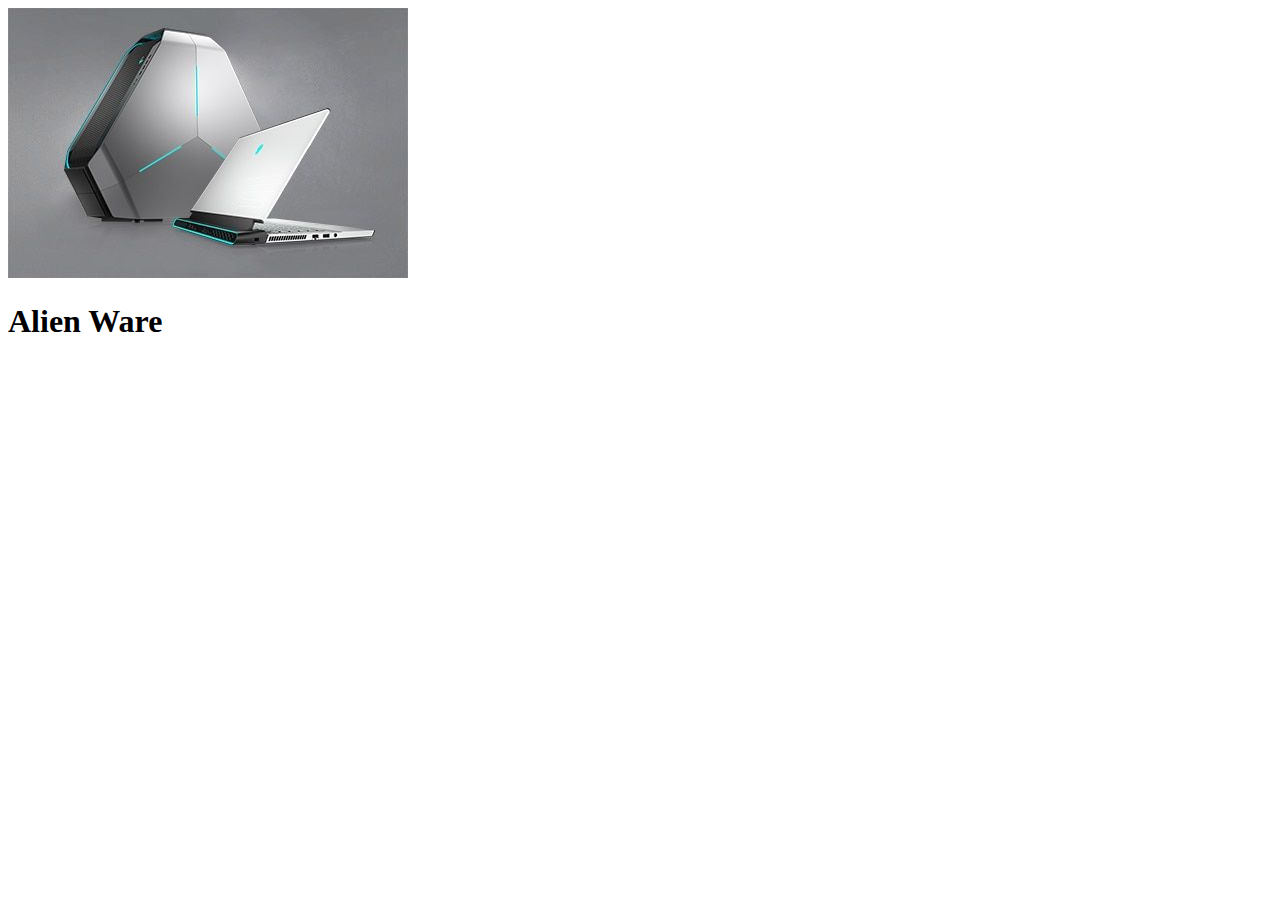
==== index2.html @ fcb93fbc "Merge pull request #1 from Emblogs/Website" ====
<!DOCTYPE html>
<html lang="en">
<head>
    <meta charset="UTF-8">
    <meta http-equiv="X-UA-Compatible" content="IE=edge">
    <meta name="viewport" content="width=device-width, initial-scale=1.0">
    <title>E-commerce</title>
</head>
<body>
    <div class="product-detail">
   <img src="Alien Ware.jpg"> 
   <h1>Alien Ware</h1>
</div>
</body>
</html>
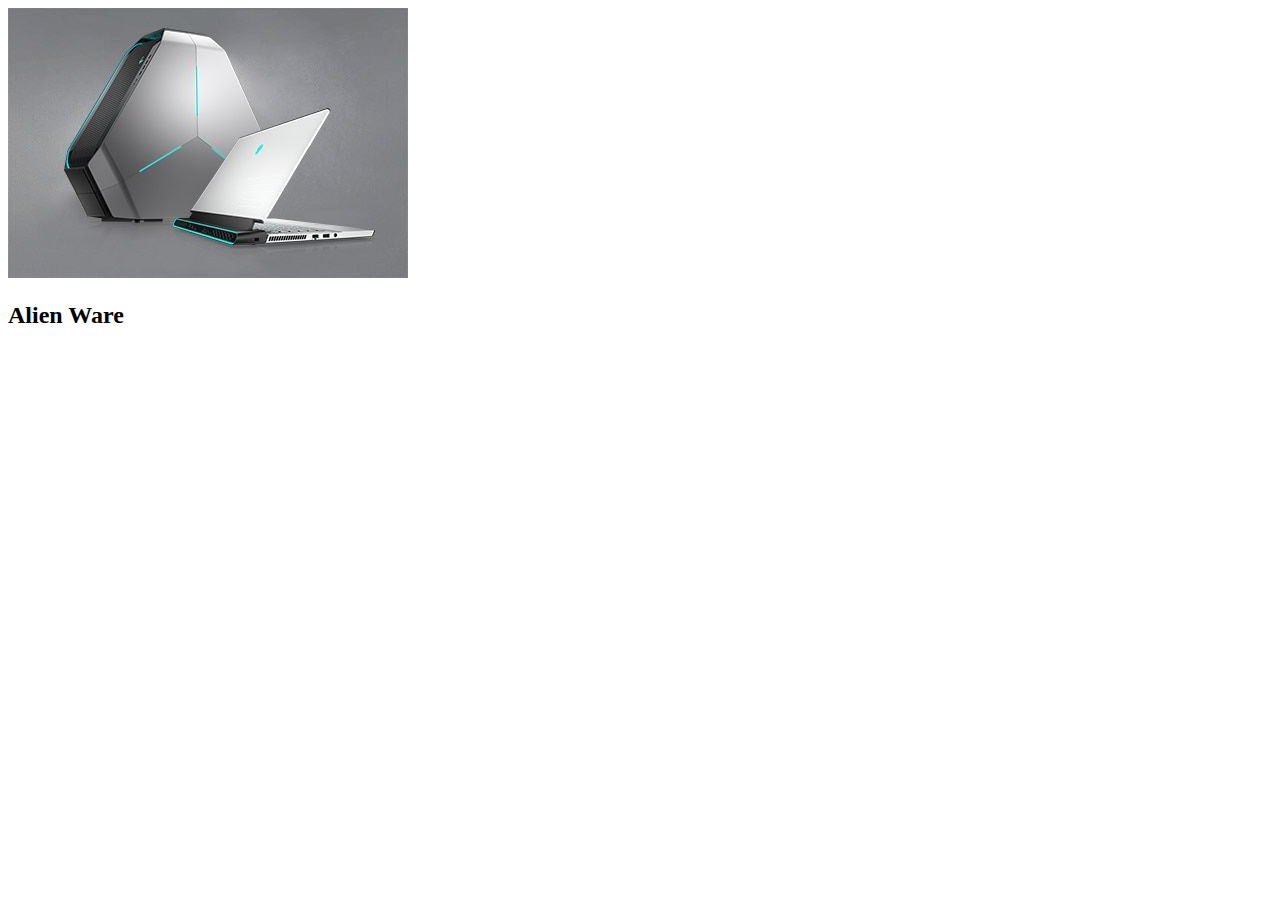
==== commit 4f2b0fc4: "Removed some image and added som image" ====
--- a/index2.html
+++ b/index2.html
@@ -9,7 +9,7 @@
 <body>
     <div class="product-detail">
    <img src="Alien Ware.jpg"> 
-   <h1>Alien Ware</h1>
+   <h2>Alien Ware</h2>
 </div>
 </body>
 </html>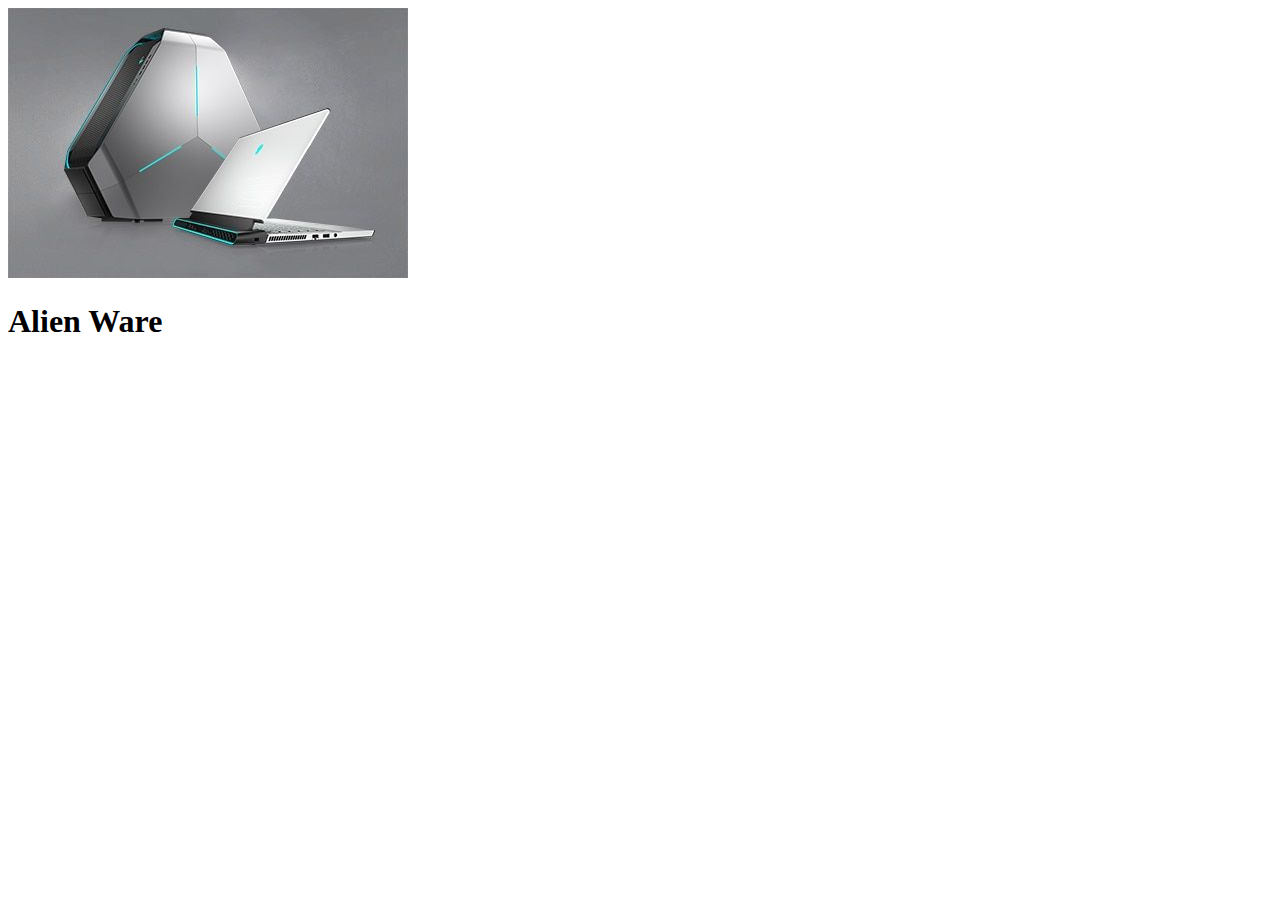
==== commit ffd8cd5c: "modified" ====
--- a/index2.html
+++ b/index2.html
@@ -9,7 +9,7 @@
 <body>
     <div class="product-detail">
    <img src="Alien Ware.jpg"> 
-   <h2>Alien Ware</h2>
+   <h1>Alien Ware</h1>
 </div>
 </body>
 </html>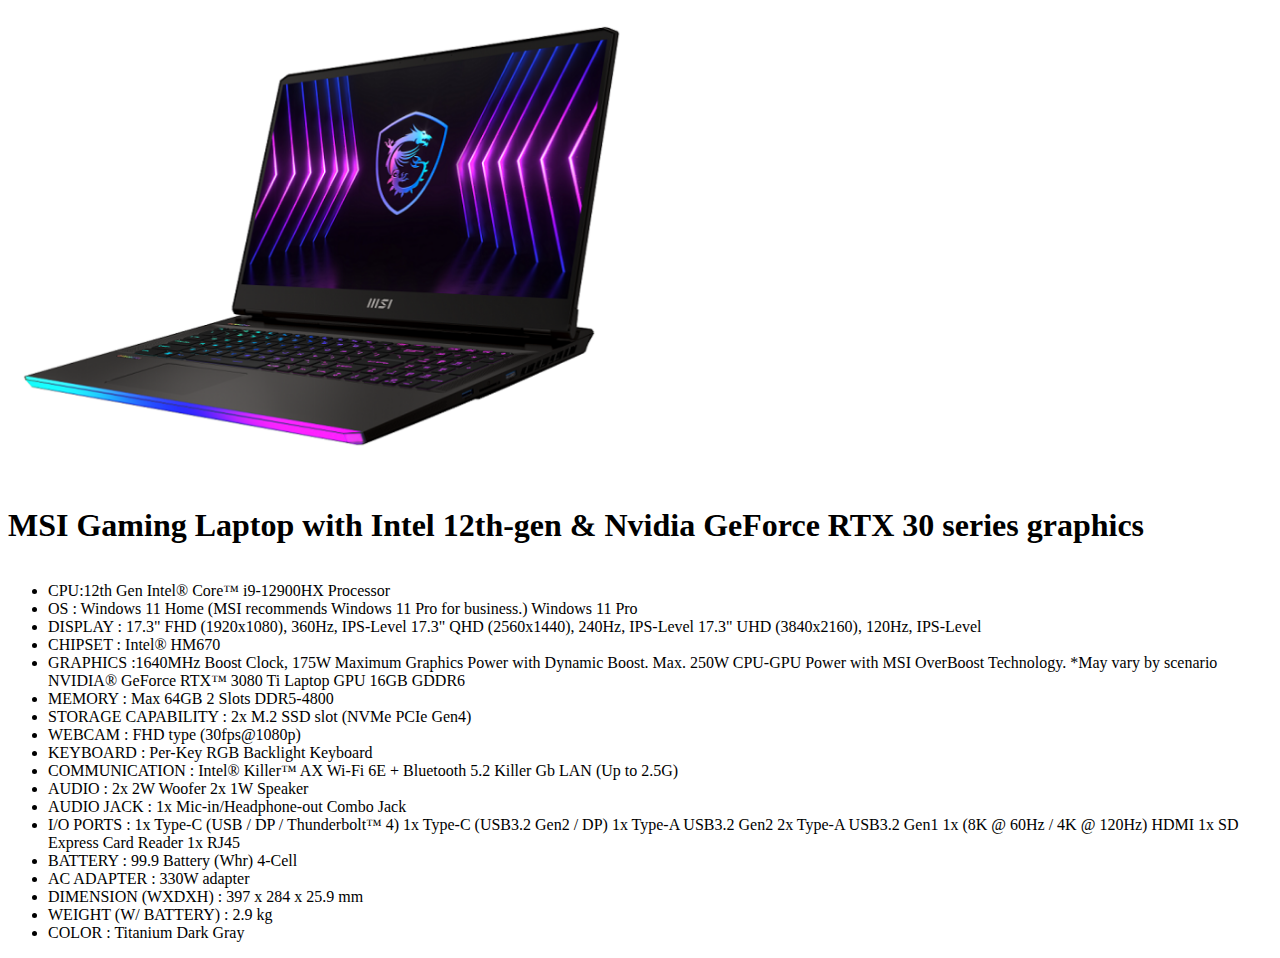
==== commit 94cf3d9b: "modified some things" ====
--- a/index2.html
+++ b/index2.html
@@ -5,11 +5,49 @@
     <meta http-equiv="X-UA-Compatible" content="IE=edge">
     <meta name="viewport" content="width=device-width, initial-scale=1.0">
     <title>E-commerce</title>
+    <link rel="stylesheet" href="style1.css">
 </head>
 <body>
     <div class="product-detail">
-   <img src="Alien Ware.jpg"> 
-   <h1>Alien Ware</h1>
-</div>
+       <img src="MSI_NB_GE77-HX-edited.jpg"> 
+        <h1>MSI Gaming Laptop with Intel 12th-gen & Nvidia GeForce RTX 30 series graphics</h1>
+    </div>
+    <div class="list">
+        <ul>
+            <li>CPU:12th Gen Intel® Core™ i9-12900HX Processor</li>
+            <li>OS : Windows 11 Home (MSI recommends Windows 11 Pro for business.)
+                Windows 11 Pro</li>
+            <li>DISPLAY	: 17.3" FHD (1920x1080), 360Hz, IPS-Level
+                    17.3" QHD (2560x1440), 240Hz, IPS-Level
+                    17.3" UHD (3840x2160), 120Hz, IPS-Level</li>
+            <li>CHIPSET	: Intel® HM670</li>
+            <li>GRAPHICS :1640MHz Boost Clock, 175W Maximum Graphics Power with Dynamic Boost. Max. 250W CPU-GPU Power with MSI OverBoost Technology. *May vary by scenario
+                NVIDIA® GeForce RTX™ 3080 Ti Laptop GPU 16GB GDDR6</li>
+            <li>MEMORY : Max 64GB
+                2 Slots
+                DDR5-4800</li>
+            <li>STORAGE CAPABILITY : 2x M.2 SSD slot (NVMe PCIe Gen4)</li>
+            <li>WEBCAM : FHD type (30fps@1080p)</li>
+            <li>KEYBOARD : Per-Key RGB Backlight Keyboard</li>
+            <li>COMMUNICATION : Intel® Killer™ AX Wi-Fi 6E + Bluetooth 5.2
+                Killer Gb LAN (Up to 2.5G)</li>
+            <li>AUDIO : 2x 2W Woofer
+                2x 1W Speaker</li>
+            <li>AUDIO JACK : 1x Mic-in/Headphone-out Combo Jack</li>
+            <li>I/O PORTS : 1x Type-C (USB / DP / Thunderbolt™ 4)
+                1x Type-C (USB3.2 Gen2 / DP)
+                1x Type-A USB3.2 Gen2
+                2x Type-A USB3.2 Gen1
+                1x (8K @ 60Hz / 4K @ 120Hz) HDMI
+                1x SD Express Card Reader
+                1x RJ45</li>
+            <li>BATTERY	: 99.9 Battery (Whr)
+                4-Cell</li>
+            <li>AC ADAPTER : 330W adapter</li>
+            <li> DIMENSION (WXDXH) : 397 x 284 x 25.9 mm</li>
+            <li>WEIGHT (W/ BATTERY) : 2.9 kg</li>
+            <li>COLOR : Titanium Dark Gray</li>
+        </ul>
+    </div>
 </body>
 </html>--- a/style1.css
+++ b/style1.css
@@ -0,0 +1,7 @@
+.product-detail img{
+    width: 50%;
+}
+
+.product-detail h1{
+    display: inline-block;
+}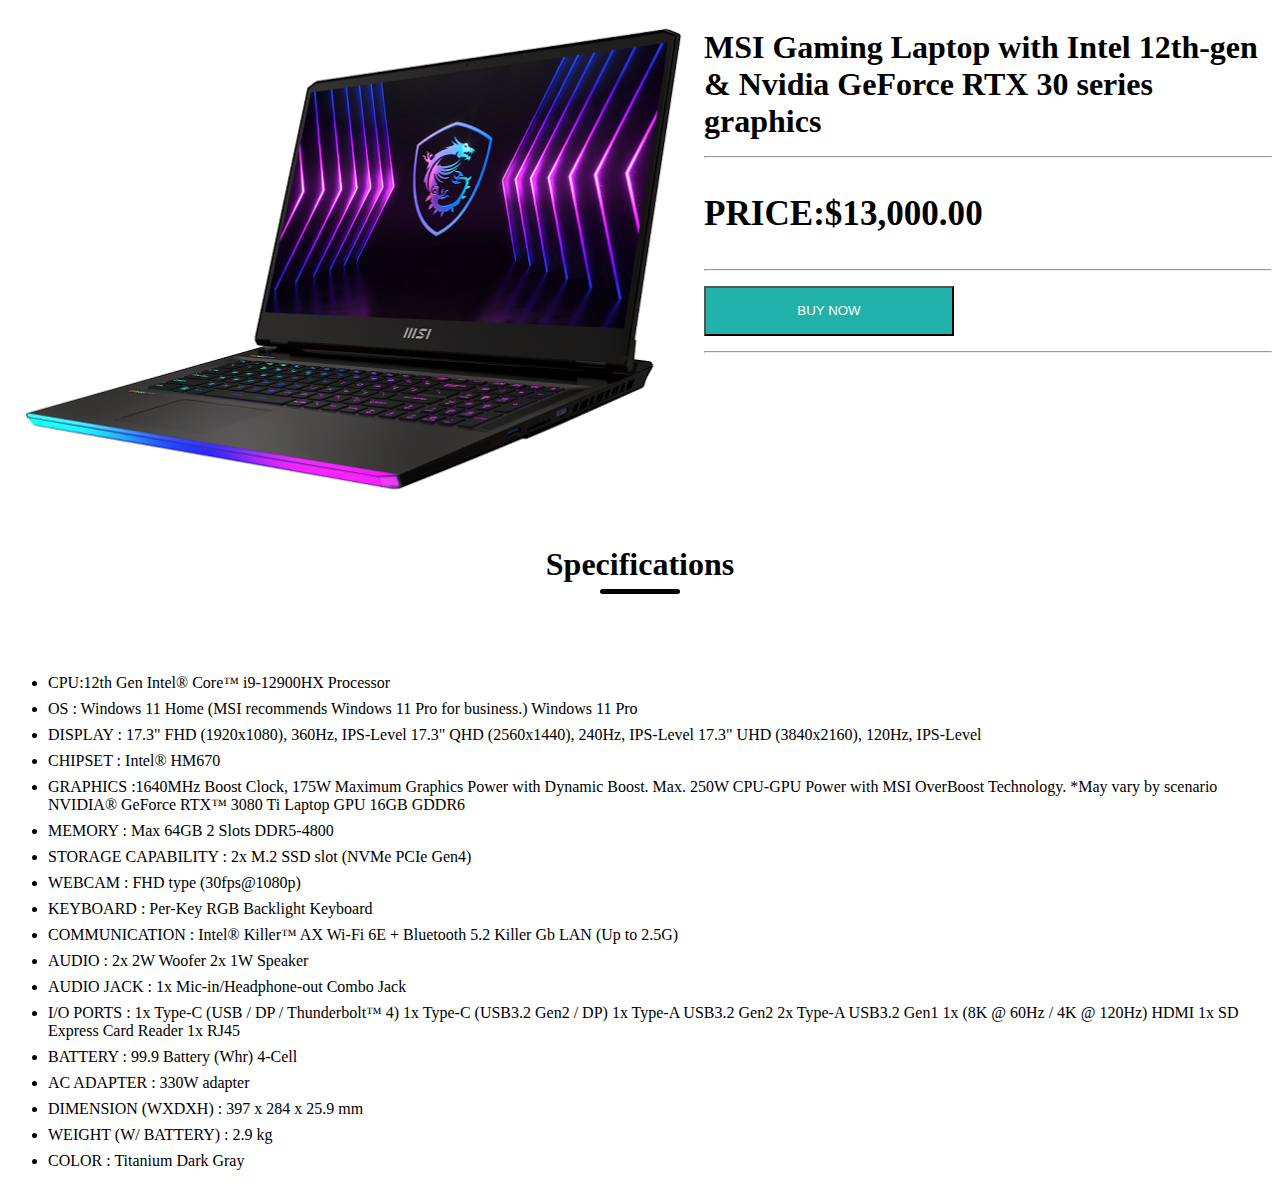
==== commit 945057d1: "Just modified the product detail page" ====
--- a/index2.html
+++ b/index2.html
@@ -9,10 +9,21 @@
 </head>
 <body>
     <div class="product-detail">
-       <img src="MSI_NB_GE77-HX-edited.jpg"> 
-        <h1>MSI Gaming Laptop with Intel 12th-gen & Nvidia GeForce RTX 30 series graphics</h1>
+        <div>
+            <img src="MSI_NB_GE77-HX-edited.jpg"> 
+        </div>
+        <div>
+            <div>
+                <h1>MSI Gaming Laptop with Intel 12th-gen & Nvidia GeForce RTX 30 series graphics <hr></h1>
+            </div>
+            <div class="butt" style="font-size: 30px;">
+                <h3>PRICE:$13,000.00</h3><hr>
+            <BUtton>BUY NOW</BUtton><hr>
+            </div>     
+        </div>
     </div>
     <div class="list">
+        <h1 class="feed">Specifications</h1>
         <ul>
             <li>CPU:12th Gen Intel® Core™ i9-12900HX Processor</li>
             <li>OS : Windows 11 Home (MSI recommends Windows 11 Pro for business.)
--- a/style1.css
+++ b/style1.css
@@ -1,7 +1,39 @@
-.product-detail img{
-    width: 50%;
+.product-detail{
+    display: flex;
+    flex-direction: row;
 }
 
-.product-detail h1{
-    display: inline-block;
-}+.product-detail button {
+    height: 50px;
+    align-items: center;
+    justify-content: center;
+    display: flex;
+    text-align: center;
+    background-color: lightseagreen;
+    color: #fff;
+    width: 250px;
+}
+
+.feed{
+    text-align: center;
+    margin: 0 auto 80px;
+    position: relative;
+    line-height: 60px;
+    color: black;
+}
+
+.feed::after{
+    content: '';
+    background: black;
+    width: 80px;
+    height: 5px;
+    border-radius: 5px;
+    position: absolute;
+    bottom: 0;
+    left: 50%;
+    transform: translateX(-50%);
+}
+
+.list ul li{
+    margin-bottom: 8px;
+}
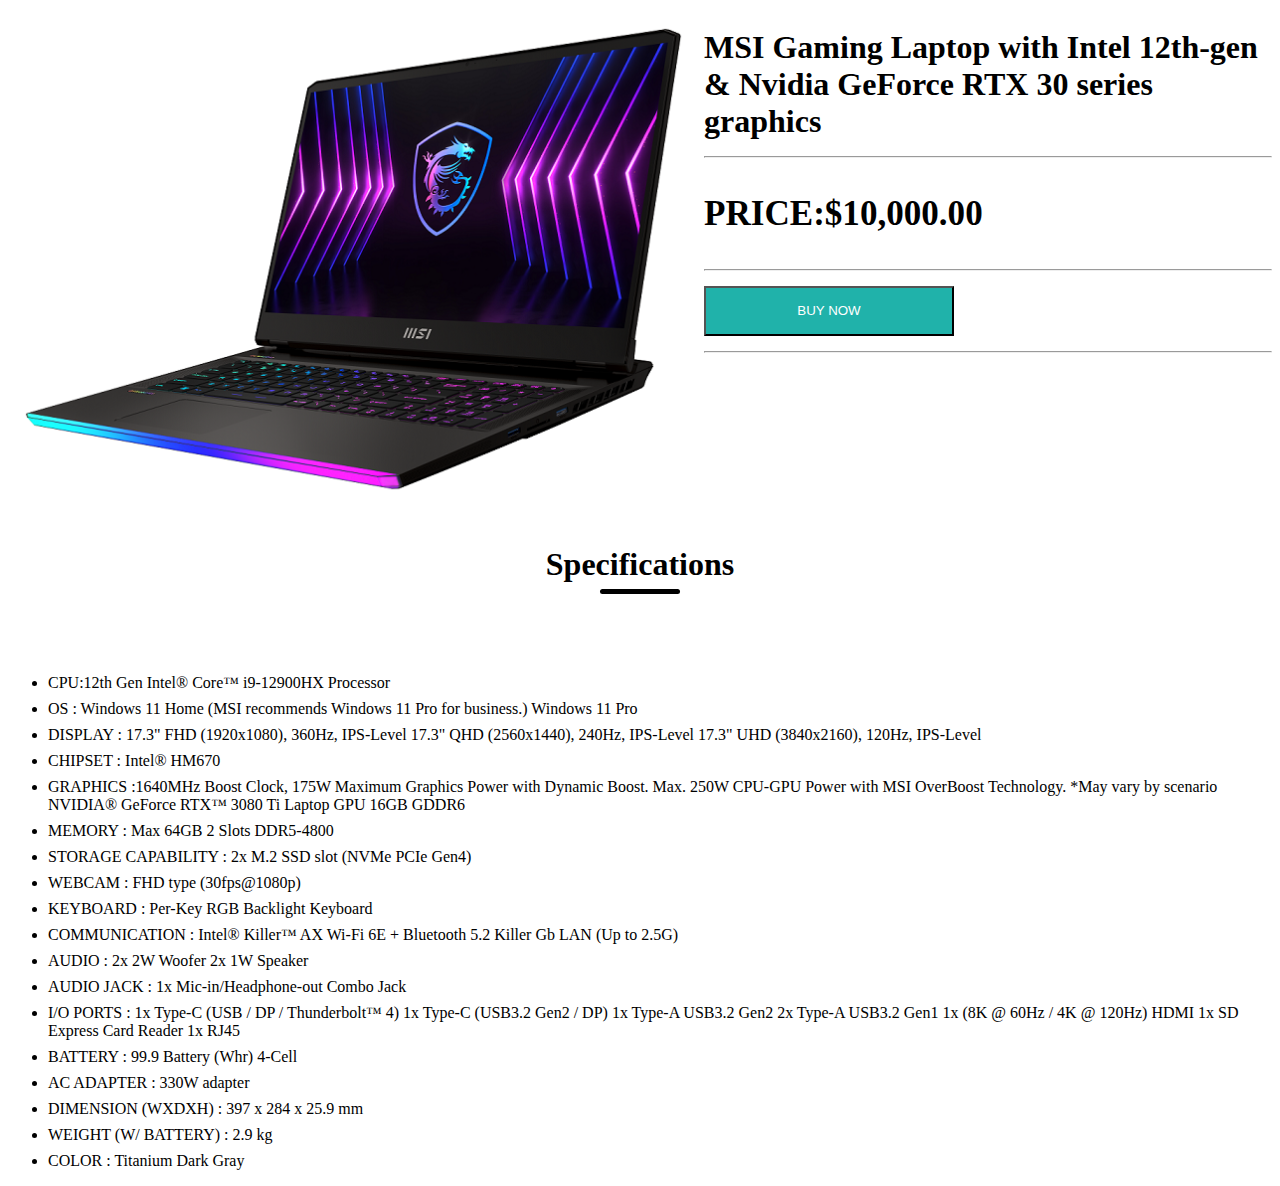
==== commit 3c6ba963: "last commit" ====
--- a/index2.html
+++ b/index2.html
@@ -4,7 +4,7 @@
     <meta charset="UTF-8">
     <meta http-equiv="X-UA-Compatible" content="IE=edge">
     <meta name="viewport" content="width=device-width, initial-scale=1.0">
-    <title>E-commerce</title>
+    <title>Product-detail</title>
     <link rel="stylesheet" href="style1.css">
 </head>
 <body>
@@ -17,7 +17,7 @@
                 <h1>MSI Gaming Laptop with Intel 12th-gen & Nvidia GeForce RTX 30 series graphics <hr></h1>
             </div>
             <div class="butt" style="font-size: 30px;">
-                <h3>PRICE:$13,000.00</h3><hr>
+                <h3>PRICE:$10,000.00</h3><hr>
             <BUtton>BUY NOW</BUtton><hr>
             </div>     
         </div>
